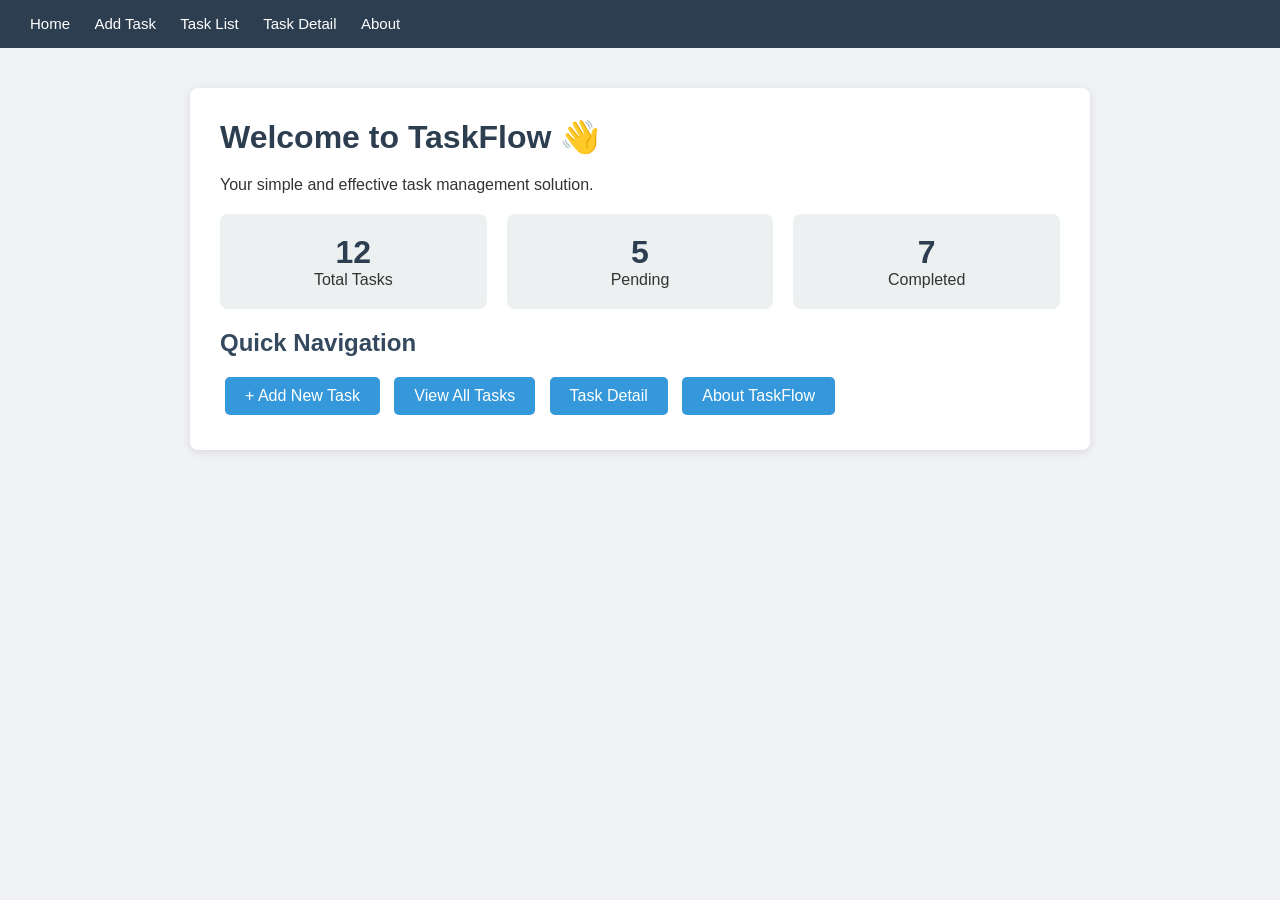
==== index.html @ 7eacc958 "Add Home Dashboard page" ====
<!DOCTYPE html>
<html lang="en">
<head>
  <meta charset="UTF-8">
  <title>TaskFlow - Home</title>
  <link rel="stylesheet" href="style.css">
</head>
<body>
  <nav>
    <a href="index.html">Home</a>
    <a href="add-task.html">Add Task</a>
    <a href="task-list.html">Task List</a>
    <a href="task-detail.html">Task Detail</a>
    <a href="about.html">About</a>
  </nav>
  <div class="container">
    <h1>Welcome to TaskFlow 👋</h1>
    <p>Your simple and effective task management solution.</p>
    <div class="stats">
      <div class="stat-box"><h3>12</h3><p>Total Tasks</p></div>
      <div class="stat-box"><h3>5</h3><p>Pending</p></div>
      <div class="stat-box"><h3>7</h3><p>Completed</p></div>
    </div>
    <h2>Quick Navigation</h2>
    <a href="add-task.html" class="btn">+ Add New Task</a>
    <a href="task-list.html" class="btn">View All Tasks</a>
    <a href="task-detail.html" class="btn">Task Detail</a>
    <a href="about.html" class="btn">About TaskFlow</a>
  </div>
</body>
</html>
---- style.css ----
* { margin: 0; padding: 0; box-sizing: border-box; }
body { font-family: Arial, sans-serif; background: #f0f2f5; color: #333; }
nav { background: #2c3e50; padding: 15px 30px; }
nav a { color: white; text-decoration: none; margin-right: 20px; font-size: 15px; }
nav a:hover { color: #3498db; }
.container { max-width: 900px; margin: 40px auto; background: white; padding: 30px; border-radius: 8px; box-shadow: 0 2px 10px rgba(0,0,0,0.1); }
h1 { color: #2c3e50; margin-bottom: 20px; }
h2 { color: #34495e; margin-bottom: 15px; }
.btn { display: inline-block; padding: 10px 20px; background: #3498db; color: white; border: none; border-radius: 5px; cursor: pointer; text-decoration: none; margin: 5px; }
.btn:hover { background: #2980b9; }
.btn-danger { background: #e74c3c; }
.stats { display: flex; gap: 20px; margin: 20px 0; }
.stat-box { flex: 1; background: #ecf0f1; padding: 20px; border-radius: 8px; text-align: center; }
.stat-box h3 { font-size: 2em; color: #2c3e50; }
table { width: 100%; border-collapse: collapse; margin-top: 20px; }
th { background: #2c3e50; color: white; padding: 12px; text-align: left; }
td { padding: 12px; border-bottom: 1px solid #ddd; }
tr:hover { background: #f5f5f5; }
form label { display: block; margin: 15px 0 5px; font-weight: bold; }
form input, form textarea, form select { width: 100%; padding: 10px; border: 1px solid #ddd; border-radius: 5px; font-size: 14px; }
form input:focus, form textarea:focus, form select:focus { outline: none; border-color: #3498db; }
.detail-box { background: #f9f9f9; padding: 20px; border-radius: 8px; margin: 15px 0; }
.badge { padding: 4px 10px; border-radius: 12px; font-size: 12px; font-weight: bold; }
.badge-high { background: #e74c3c; color: white; }
.badge-medium { background: #f39c12; color: white; }
.badge-low { background: #27ae60; color: white; }
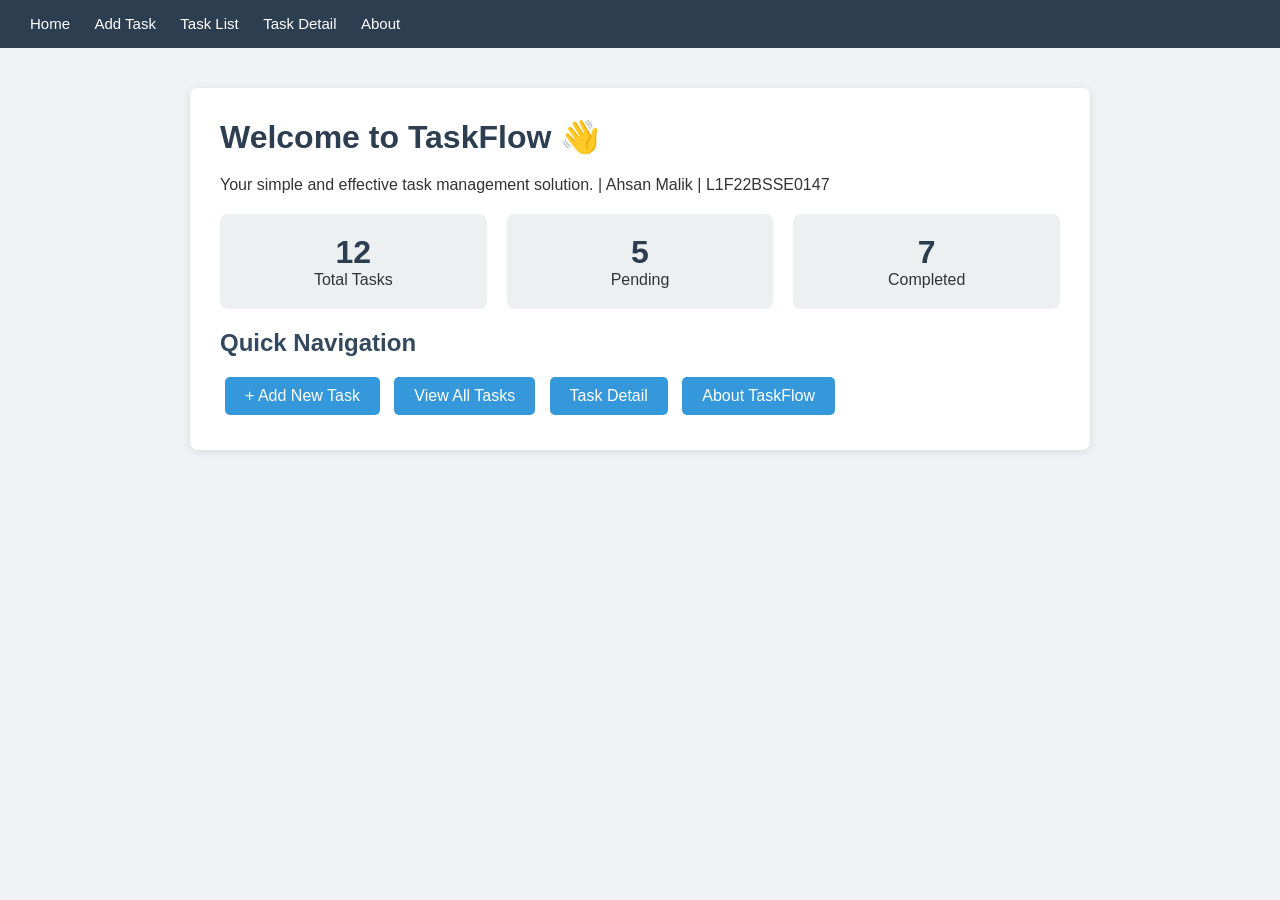
==== commit 018e23c9: "Update home page with student details" ====
--- a/index.html
+++ b/index.html
@@ -15,7 +15,7 @@
   </nav>
   <div class="container">
     <h1>Welcome to TaskFlow 👋</h1>
-    <p>Your simple and effective task management solution.</p>
+    <p>Your simple and effective task management solution. | Ahsan Malik | L1F22BSSE0147</p>
     <div class="stats">
       <div class="stat-box"><h3>12</h3><p>Total Tasks</p></div>
       <div class="stat-box"><h3>5</h3><p>Pending</p></div>
